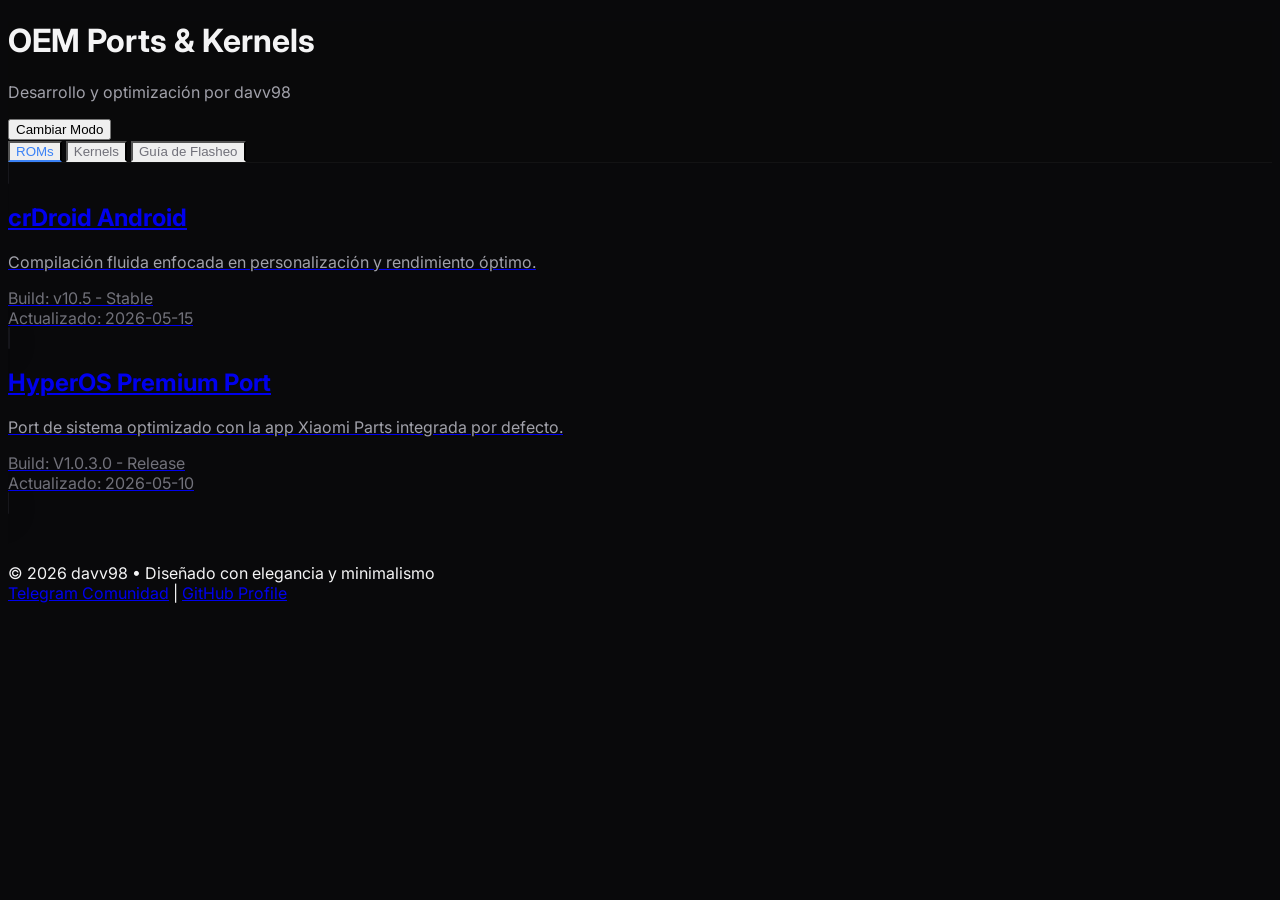
==== index.html @ bf137fa5 "Publicación inicial de mi portafolio de ROMs" ====
<!DOCTYPE html>
<html lang="es">
<head>
  <meta charset="UTF-8" />
  <meta name="viewport" content="width=device-width, initial-scale=1.0" />
  <title>OEM ROM Ports & Kernels | davv98</title>
  <link rel="icon" type="image/png" href="assets/res/ic.png" />
  <link rel="stylesheet" href="assets/css/styles.css" />
  <link rel="preconnect" href="https://fonts.googleapis.com" />
  <link href="https://fonts.googleapis.com/css2?family=Inter:wght@400;500;600;700;800&display=swap" rel="stylesheet" />
  <script src="https://cdn.tailwindcss.com"></script>
  <script>
    tailwind.config = {
      darkMode: 'class',
      theme: {
        extend: {
          colors: {
            zinc: {
              950: '#09090b'
            }
          }
        }
      }
    }
  </script>
  <script src="assets/js/main.js" defer></script>
</head>
<body class="selection:bg-blue-500/30 selection:text-blue-200">

  <!-- Glassmorphic Header -->
  <header class="sticky top-0 z-40 w-full p-6 header-container backdrop-blur-md">
    <div class="max-w-6xl mx-auto flex flex-col md:flex-row justify-between items-start md:items-center gap-4">
      <div>
        <h1 class="text-3xl font-extrabold tracking-tight bg-clip-text text-transparent bg-gradient-to-r from-zinc-100 via-zinc-200 to-zinc-400">
          OEM Ports & Kernels
        </h1>
        <p class="subtitle text-sm font-medium mt-0.5">Desarrollo y optimización por davv98</p>
      </div>
      
      <!-- Theme Switcher / Decorative Accent -->
      <button onclick="toggleTheme()" class="text-xs font-semibold px-3 py-1.5 rounded-full border border-white/10 bg-white/5 hover:bg-white/10 transition-all text-zinc-400 hover:text-zinc-200">
        Cambiar Modo
      </button>
    </div>
    
    <!-- Minimal Navigation Tabs -->
    <div class="max-w-6xl mx-auto flex border-b mt-6 nav-divider">
      <button class="tab-btn active px-4 py-2 text-sm font-semibold tracking-wide uppercase" data-tab="roms">ROMs</button>
      <button class="tab-btn px-4 py-2 text-sm font-semibold tracking-wide uppercase" data-tab="kernels">Kernels</button>
      <button class="tab-btn px-4 py-2 text-sm font-semibold tracking-wide uppercase" data-tab="flashing">Guía de Flasheo</button>
    </div>
  </header>

  <!-- Main Content Container -->
  <main class="max-w-6xl mx-auto p-6 mt-4">
    <div class="tab-content-container">
      
      <!-- Tab: ROMs -->
      <div id="roms-tab" class="tab-content active">
        <section id="roms-container" class="grid grid-cols-1 md:grid-cols-2 lg:grid-cols-3 gap-6"></section>
      </div>
      
      <!-- Tab: Kernels -->
      <div id="kernels-tab" class="tab-content hidden">
        <section id="kernels-container" class="grid grid-cols-1 md:grid-cols-2 lg:grid-cols-3 gap-6"></section>
      </div>
      
      <!-- Tab: Flashing Guide -->
      <div id="flashing-tab" class="tab-content hidden">
        <section id="flashing-container" class="max-w-none"></section>
      </div>
      
    </div>
  </main>

  <!-- Minimalist Footer -->
  <footer class="max-w-6xl mx-auto text-center text-xs p-8 mt-12 border-t border-white/5 text-zinc-500 footer-container">
    <div class="flex flex-col sm:flex-row justify-between items-center gap-4">
      <div>&copy; 2026 davv98 &bull; Diseñado con elegancia y minimalismo</div>
      <div class="flex gap-4 font-medium">
        <a href="https://t.me/OemPorts10T" target="_blank" class="hover:text-blue-400 transition-colors">Telegram Comunidad</a>
        <span class="text-zinc-700">|</span>
        <a href="https://github.com/davv98" target="_blank" class="hover:text-zinc-300 transition-colors">GitHub Profile</a>
      </div>
    </div>
  </footer>

</body>
</html>
---- assets/css/styles.css ----
body {
  background-color: #09090b;
  color: #f4f4f5;
  font-family: 'Inter', sans-serif;
  transition: background-color 0.3s ease, color 0.3s ease;
}
.header-container {
  background-color: rgba(9, 9, 11, 0.7);
  border-bottom: 1px solid rgba(255, 255, 255, 0.04);
}
.subtitle { color: #a1a1aa; }
.nav-divider { border-color: rgba(255, 255, 255, 0.06); }

body.light-mode {
  background-color: #f8fafc;
  color: #0f172a;
}
body.light-mode .header-container {
  background-color: rgba(248, 250, 252, 0.75);
  border-bottom: 1px solid rgba(0, 0, 0, 0.05);
}
body.light-mode .subtitle { color: #475569; }
body.light-mode .nav-divider { border-color: rgba(0, 0, 0, 0.06); }

.tab-btn {
  color: #71717a;
  border-bottom: 2px solid transparent;
  transition: all 0.2s ease;
}
.tab-btn:hover { color: #e4e4e7; }
.tab-btn.active {
  color: #3b82f6;
  border-bottom-color: #3b82f6;
}
body.light-mode .tab-btn { color: #64748b; }
body.light-mode .tab-btn:hover { color: #0f172a; }
body.light-mode .tab-btn.active { color: #3b82f6; border-bottom-color: #3b82f6; }

.tab-content-container { position: relative; overflow: hidden; min-height: 400px; }
.tab-content {
  position: absolute; top: 0; left: 0; width: 100%; opacity: 0;
  transform: translateX(12px); transition: all 0.3s ease-in-out; visibility: hidden;
}
.tab-content.active { position: relative; opacity: 1; transform: translateX(0); visibility: visible; }
.tab-content.slide-out-left { transform: translateX(-12px); }
.tab-content.slide-out-right { transform: translateX(12px); }

.card {
  background-color: rgba(22, 22, 29, 0.45);
  border: 1px solid rgba(255, 255, 255, 0.04);
  box-shadow: 0 4px 30px rgba(0, 0, 0, 0.2);
  border-radius: 1rem;
  transition: all 0.25s cubic-bezier(0.4, 0, 0.2, 1);
}
.card:hover {
  transform: translateY(-2px);
  border-color: rgba(255, 255, 255, 0.1);
  background-color: rgba(28, 28, 38, 0.55);
}
body.light-mode .card {
  background-color: rgba(255, 255, 255, 0.6);
  border: 1px solid rgba(0, 0, 0, 0.04);
  box-shadow: 0 4px 20px rgba(0, 0, 0, 0.02);
}
body.light-mode .card:hover {
  background-color: rgba(255, 255, 255, 0.9);
  border-color: rgba(0, 0, 0, 0.08);
}
.card .desc { color: #a1a1aa; }
body.light-mode .card .desc { color: #475569; }
.card .device-text { color: #71717a; }
body.light-mode .card .device-text { color: #64748b; }
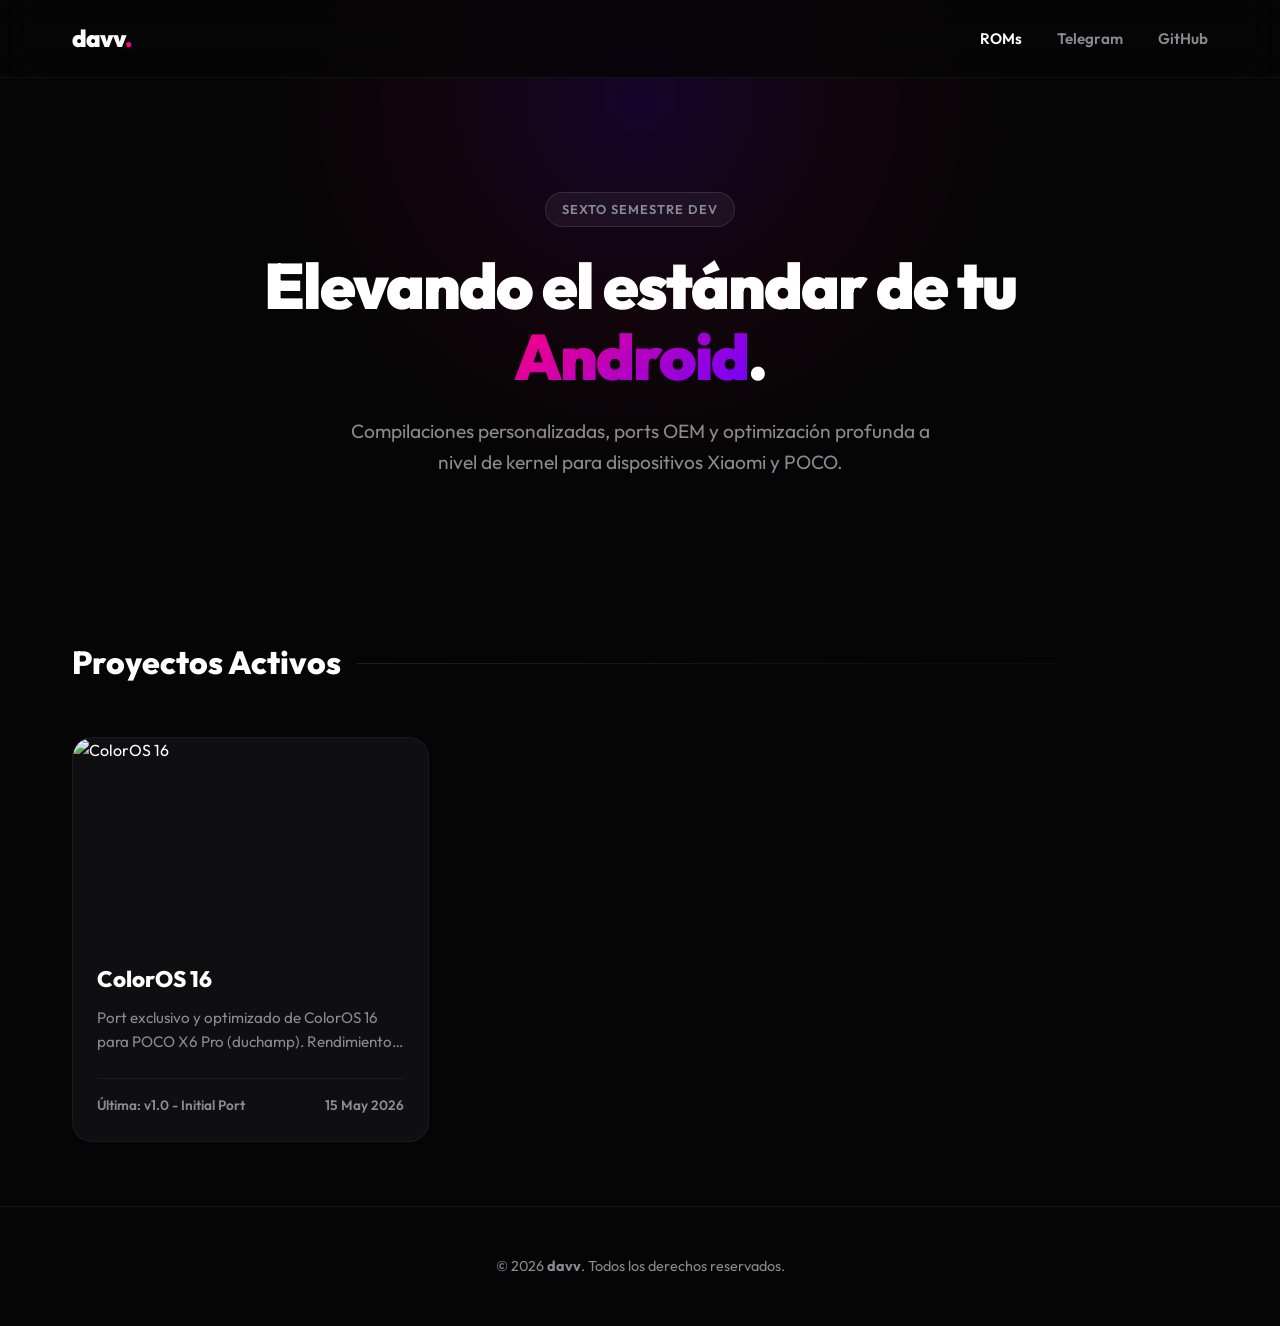
==== commit be0156a9: "bomb" ====
--- a/index.html
+++ b/index.html
@@ -1,89 +1,51 @@
 <!DOCTYPE html>
 <html lang="es">
 <head>
-  <meta charset="UTF-8" />
-  <meta name="viewport" content="width=device-width, initial-scale=1.0" />
-  <title>OEM ROM Ports & Kernels | davv98</title>
-  <link rel="icon" type="image/png" href="assets/res/ic.png" />
-  <link rel="stylesheet" href="assets/css/styles.css" />
-  <link rel="preconnect" href="https://fonts.googleapis.com" />
-  <link href="https://fonts.googleapis.com/css2?family=Inter:wght@400;500;600;700;800&display=swap" rel="stylesheet" />
-  <script src="https://cdn.tailwindcss.com"></script>
-  <script>
-    tailwind.config = {
-      darkMode: 'class',
-      theme: {
-        extend: {
-          colors: {
-            zinc: {
-              950: '#09090b'
-            }
-          }
-        }
-      }
-    }
-  </script>
+  <meta charset="UTF-8">
+  <meta name="viewport" content="width=device-width, initial-scale=1.0">
+  <title>davv | Android Ports & Kernels</title>
+  <link rel="stylesheet" href="assets/css/styles.css">
+  <link rel="preconnect" href="https://fonts.googleapis.com">
+  <link rel="preconnect" href="https://fonts.gstatic.com" crossorigin>
+  <link href="https://fonts.googleapis.com/css2?family=Outfit:wght@300;400;600;800;900&display=swap" rel="stylesheet">
   <script src="assets/js/main.js" defer></script>
 </head>
-<body class="selection:bg-blue-500/30 selection:text-blue-200">
+<body>
+  <nav class="navbar">
+    <div class="nav-content">
+      <div class="brand">
+        <span class="brand-davv">davv</span><span class="brand-dot">.</span>
+      </div>
+      <div class="nav-links">
+        <a href="#roms" class="active">ROMs</a>
+        <a href="https://t.me/OemPorts10T" target="_blank">Telegram</a>
+        <a href="https://github.com/david98pc" target="_blank">GitHub</a>
+      </div>
+    </div>
+  </nav>
 
-  <!-- Glassmorphic Header -->
-  <header class="sticky top-0 z-40 w-full p-6 header-container backdrop-blur-md">
-    <div class="max-w-6xl mx-auto flex flex-col md:flex-row justify-between items-start md:items-center gap-4">
-      <div>
-        <h1 class="text-3xl font-extrabold tracking-tight bg-clip-text text-transparent bg-gradient-to-r from-zinc-100 via-zinc-200 to-zinc-400">
-          OEM Ports & Kernels
-        </h1>
-        <p class="subtitle text-sm font-medium mt-0.5">Desarrollo y optimización por davv98</p>
-      </div>
-      
-      <!-- Theme Switcher / Decorative Accent -->
-      <button onclick="toggleTheme()" class="text-xs font-semibold px-3 py-1.5 rounded-full border border-white/10 bg-white/5 hover:bg-white/10 transition-all text-zinc-400 hover:text-zinc-200">
-        Cambiar Modo
-      </button>
-    </div>
-    
-    <!-- Minimal Navigation Tabs -->
-    <div class="max-w-6xl mx-auto flex border-b mt-6 nav-divider">
-      <button class="tab-btn active px-4 py-2 text-sm font-semibold tracking-wide uppercase" data-tab="roms">ROMs</button>
-      <button class="tab-btn px-4 py-2 text-sm font-semibold tracking-wide uppercase" data-tab="kernels">Kernels</button>
-      <button class="tab-btn px-4 py-2 text-sm font-semibold tracking-wide uppercase" data-tab="flashing">Guía de Flasheo</button>
+  <header class="hero">
+    <div class="hero-bg-glow"></div>
+    <div class="hero-content">
+      <div class="badge">Sexto Semestre Dev</div>
+      <h1 class="hero-title">Elevando el estándar de tu <span class="gradient-text">Android</span>.</h1>
+      <p class="hero-subtitle">Compilaciones personalizadas, ports OEM y optimización profunda a nivel de kernel para dispositivos Xiaomi y POCO.</p>
     </div>
   </header>
 
-  <!-- Main Content Container -->
-  <main class="max-w-6xl mx-auto p-6 mt-4">
-    <div class="tab-content-container">
-      
-      <!-- Tab: ROMs -->
-      <div id="roms-tab" class="tab-content active">
-        <section id="roms-container" class="grid grid-cols-1 md:grid-cols-2 lg:grid-cols-3 gap-6"></section>
-      </div>
-      
-      <!-- Tab: Kernels -->
-      <div id="kernels-tab" class="tab-content hidden">
-        <section id="kernels-container" class="grid grid-cols-1 md:grid-cols-2 lg:grid-cols-3 gap-6"></section>
-      </div>
-      
-      <!-- Tab: Flashing Guide -->
-      <div id="flashing-tab" class="tab-content hidden">
-        <section id="flashing-container" class="max-w-none"></section>
-      </div>
-      
+  <main class="container" id="roms">
+    <div class="section-header">
+      <h2>Proyectos Activos</h2>
+      <div class="line"></div>
+    </div>
+    
+    <div id="roms-grid" class="grid">
+      <div class="loading-spinner">Cargando repositorios...</div>
     </div>
   </main>
 
-  <!-- Minimalist Footer -->
-  <footer class="max-w-6xl mx-auto text-center text-xs p-8 mt-12 border-t border-white/5 text-zinc-500 footer-container">
-    <div class="flex flex-col sm:flex-row justify-between items-center gap-4">
-      <div>&copy; 2026 davv98 &bull; Diseñado con elegancia y minimalismo</div>
-      <div class="flex gap-4 font-medium">
-        <a href="https://t.me/OemPorts10T" target="_blank" class="hover:text-blue-400 transition-colors">Telegram Comunidad</a>
-        <span class="text-zinc-700">|</span>
-        <a href="https://github.com/davv98" target="_blank" class="hover:text-zinc-300 transition-colors">GitHub Profile</a>
-      </div>
-    </div>
+  <footer>
+    <p>&copy; 2026 <strong>davv</strong>. Todos los derechos reservados.</p>
   </footer>
-
 </body>
-</html>
+</html>
--- a/assets/css/styles.css
+++ b/assets/css/styles.css
@@ -1,72 +1,70 @@
-body {
-  background-color: #09090b;
-  color: #f4f4f5;
-  font-family: 'Inter', sans-serif;
-  transition: background-color 0.3s ease, color 0.3s ease;
+:root {
+  --bg-color: #050505;
+  --surface: #0f0f11;
+  --surface-hover: #16161a;
+  --text-main: #ffffff;
+  --text-muted: #8a8a93;
+  --accent-1: #ff007f;
+  --accent-2: #7000ff;
+  --font-main: 'Outfit', sans-serif;
 }
-.header-container {
-  background-color: rgba(9, 9, 11, 0.7);
-  border-bottom: 1px solid rgba(255, 255, 255, 0.04);
-}
-.subtitle { color: #a1a1aa; }
-.nav-divider { border-color: rgba(255, 255, 255, 0.06); }
 
-body.light-mode {
-  background-color: #f8fafc;
-  color: #0f172a;
-}
-body.light-mode .header-container {
-  background-color: rgba(248, 250, 252, 0.75);
-  border-bottom: 1px solid rgba(0, 0, 0, 0.05);
-}
-body.light-mode .subtitle { color: #475569; }
-body.light-mode .nav-divider { border-color: rgba(0, 0, 0, 0.06); }
+* { margin: 0; padding: 0; box-sizing: border-box; }
 
-.tab-btn {
-  color: #71717a;
-  border-bottom: 2px solid transparent;
-  transition: all 0.2s ease;
-}
-.tab-btn:hover { color: #e4e4e7; }
-.tab-btn.active {
-  color: #3b82f6;
-  border-bottom-color: #3b82f6;
-}
-body.light-mode .tab-btn { color: #64748b; }
-body.light-mode .tab-btn:hover { color: #0f172a; }
-body.light-mode .tab-btn.active { color: #3b82f6; border-bottom-color: #3b82f6; }
+body { background-color: var(--bg-color); color: var(--text-main); font-family: var(--font-main); -webkit-font-smoothing: antialiased; line-height: 1.6; }
 
-.tab-content-container { position: relative; overflow: hidden; min-height: 400px; }
-.tab-content {
-  position: absolute; top: 0; left: 0; width: 100%; opacity: 0;
-  transform: translateX(12px); transition: all 0.3s ease-in-out; visibility: hidden;
-}
-.tab-content.active { position: relative; opacity: 1; transform: translateX(0); visibility: visible; }
-.tab-content.slide-out-left { transform: translateX(-12px); }
-.tab-content.slide-out-right { transform: translateX(12px); }
+.navbar { position: fixed; top: 0; width: 100%; background: rgba(5, 5, 5, 0.8); backdrop-filter: blur(20px); border-bottom: 1px solid rgba(255,255,255,0.05); z-index: 100; }
+.nav-content { max-width: 1200px; margin: 0 auto; padding: 1.2rem 2rem; display: flex; justify-content: space-between; align-items: center; }
+.brand { font-size: 1.5rem; font-weight: 900; letter-spacing: -1px; }
+.brand-dot { color: var(--accent-1); }
+.nav-links a { color: var(--text-muted); text-decoration: none; margin-left: 2rem; font-weight: 600; font-size: 0.95rem; transition: color 0.3s; }
+.nav-links a:hover, .nav-links a.active { color: var(--text-main); }
+.back-btn { display: flex; align-items: center; gap: 0.5rem; color: var(--text-muted); text-decoration: none; font-weight: 600; transition: color 0.2s;}
+.back-btn:hover { color: var(--text-main); }
 
-.card {
-  background-color: rgba(22, 22, 29, 0.45);
-  border: 1px solid rgba(255, 255, 255, 0.04);
-  box-shadow: 0 4px 30px rgba(0, 0, 0, 0.2);
-  border-radius: 1rem;
-  transition: all 0.25s cubic-bezier(0.4, 0, 0.2, 1);
-}
-.card:hover {
-  transform: translateY(-2px);
-  border-color: rgba(255, 255, 255, 0.1);
-  background-color: rgba(28, 28, 38, 0.55);
-}
-body.light-mode .card {
-  background-color: rgba(255, 255, 255, 0.6);
-  border: 1px solid rgba(0, 0, 0, 0.04);
-  box-shadow: 0 4px 20px rgba(0, 0, 0, 0.02);
-}
-body.light-mode .card:hover {
-  background-color: rgba(255, 255, 255, 0.9);
-  border-color: rgba(0, 0, 0, 0.08);
-}
-.card .desc { color: #a1a1aa; }
-body.light-mode .card .desc { color: #475569; }
-.card .device-text { color: #71717a; }
-body.light-mode .card .device-text { color: #64748b; }
+.hero { position: relative; padding: 12rem 2rem 6rem; text-align: center; overflow: hidden; }
+.hero-bg-glow { position: absolute; top: -50%; left: 50%; transform: translateX(-50%); width: 60vw; height: 60vw; background: radial-gradient(circle, rgba(112,0,255,0.15) 0%, rgba(255,0,127,0.05) 40%, transparent 70%); z-index: -1; pointer-events: none; }
+.hero-content { max-width: 800px; margin: 0 auto; }
+.badge { display: inline-block; padding: 0.4rem 1rem; border-radius: 50px; background: rgba(255,255,255,0.05); border: 1px solid rgba(255,255,255,0.1); font-size: 0.8rem; font-weight: 600; text-transform: uppercase; letter-spacing: 1px; color: var(--text-muted); margin-bottom: 1.5rem; }
+.hero-title { font-size: 4rem; font-weight: 900; line-height: 1.1; margin-bottom: 1.5rem; letter-spacing: -2px;}
+.gradient-text { background: linear-gradient(135deg, var(--accent-1), var(--accent-2)); -webkit-background-clip: text; -webkit-text-fill-color: transparent; }
+.hero-subtitle { font-size: 1.2rem; color: var(--text-muted); font-weight: 400; max-width: 600px; margin: 0 auto; }
+
+.container { max-width: 1200px; margin: 0 auto; padding: 4rem 2rem; }
+.section-header { display: flex; align-items: center; gap: 1rem; margin-bottom: 3rem; }
+.section-header h2 { font-size: 2rem; font-weight: 800; }
+.section-header .line { height: 1px; flex-grow: 1; background: linear-gradient(90deg, rgba(255,255,255,0.1), transparent); }
+.grid { display: grid; grid-template-columns: repeat(auto-fill, minmax(350px, 1fr)); gap: 2rem; }
+
+.davv-card { background: var(--surface); border-radius: 20px; overflow: hidden; text-decoration: none; color: inherit; border: 1px solid rgba(255,255,255,0.05); transition: all 0.4s cubic-bezier(0.175, 0.885, 0.32, 1.275); position: relative; }
+.davv-card::before { content: ''; position: absolute; inset: 0; border-radius: 20px; padding: 2px; background: linear-gradient(135deg, var(--accent-1), var(--accent-2)); -webkit-mask: linear-gradient(#fff 0 0) content-box, linear-gradient(#fff 0 0); -webkit-mask-composite: xor; mask-composite: exclude; opacity: 0; transition: opacity 0.4s ease; }
+.davv-card:hover { transform: translateY(-8px); background: var(--surface-hover); box-shadow: 0 20px 40px rgba(0,0,0,0.5); }
+.davv-card:hover::before { opacity: 1; }
+.card-banner { width: 100%; height: 200px; overflow: hidden; position: relative;}
+.card-banner img { width: 100%; height: 100%; object-fit: cover; transition: transform 0.5s; }
+.davv-card:hover .card-banner img { transform: scale(1.05); }
+.card-body { padding: 1.5rem; }
+.card-title { font-size: 1.4rem; font-weight: 800; margin-bottom: 0.5rem; }
+.card-desc { font-size: 0.95rem; color: var(--text-muted); margin-bottom: 1.5rem; display: -webkit-box; -webkit-line-clamp: 2; -webkit-box-orient: vertical; overflow: hidden; }
+.card-meta { display: flex; justify-content: space-between; font-size: 0.85rem; color: var(--text-muted); border-top: 1px solid rgba(255,255,255,0.05); padding-top: 1rem; font-weight: 600;}
+
+.details-page { padding-top: 8rem; max-width: 900px;}
+.rom-presentation { margin-bottom: 4rem; }
+.rom-banner-large { width: 100%; border-radius: 24px; overflow: hidden; margin-bottom: 2rem; border: 1px solid rgba(255,255,255,0.05); box-shadow: 0 20px 50px rgba(0,0,0,0.3);}
+.rom-banner-large img { width: 100%; display: block; }
+.rom-title-large { font-size: 3.5rem; font-weight: 900; line-height: 1; margin-bottom: 1rem; letter-spacing: -1px;}
+.rom-desc-large { font-size: 1.2rem; color: var(--text-muted); }
+
+.releases-list { display: flex; flex-direction: column; gap: 1.5rem; }
+.release-item { background: var(--surface); border: 1px solid rgba(255,255,255,0.05); border-radius: 16px; padding: 2rem; display: flex; flex-wrap: wrap; justify-content: space-between; align-items: center; gap: 2rem; transition: background 0.3s;}
+.release-item:hover { background: var(--surface-hover); }
+.rel-info h4 { font-size: 1.5rem; font-weight: 800; margin-bottom: 0.2rem; display: flex; align-items: center; gap: 1rem;}
+.latest-tag { font-size: 0.7rem; background: var(--accent-1); color: white; padding: 0.2rem 0.6rem; border-radius: 50px; text-transform: uppercase; letter-spacing: 1px; font-weight: 800;}
+.rel-date { font-size: 0.9rem; color: var(--text-muted); font-weight: 500;}
+.rel-actions { display: flex; gap: 1rem; flex-wrap: wrap;}
+
+.btn-outline { background: transparent; border: 1px solid rgba(255,255,255,0.2); color: white; padding: 0.6rem 1.2rem; border-radius: 8px; font-weight: 600; cursor: pointer; transition: all 0.2s; text-decoration: none; font-size: 0.9rem; font-family: inherit;}
+.btn-outline:hover { background: rgba(255,255,255,0.1); }
+.btn-primary { background: linear-gradient(135deg, var(--accent-1), var(--accent-2)); border: none; color: white; padding: 0.6rem 1.5rem; border-radius: 8px; font-weight: 700; cursor: pointer; transition: all 0.2s; text-decoration: none; font-size: 0.9rem; font-family: inherit; box-shadow: 0 4px 15px rgba(255, 0, 127, 0.3);}
+.btn-primary:hover { transform: translateY(-2px); box-shadow: 0 8px 25px rgba(255, 0, 127, 0.5); }
+footer { text-align: center; padding: 3rem; color: var(--text-muted); border-top: 1px solid rgba(255,255,255,0.05); font-size: 0.9rem;}
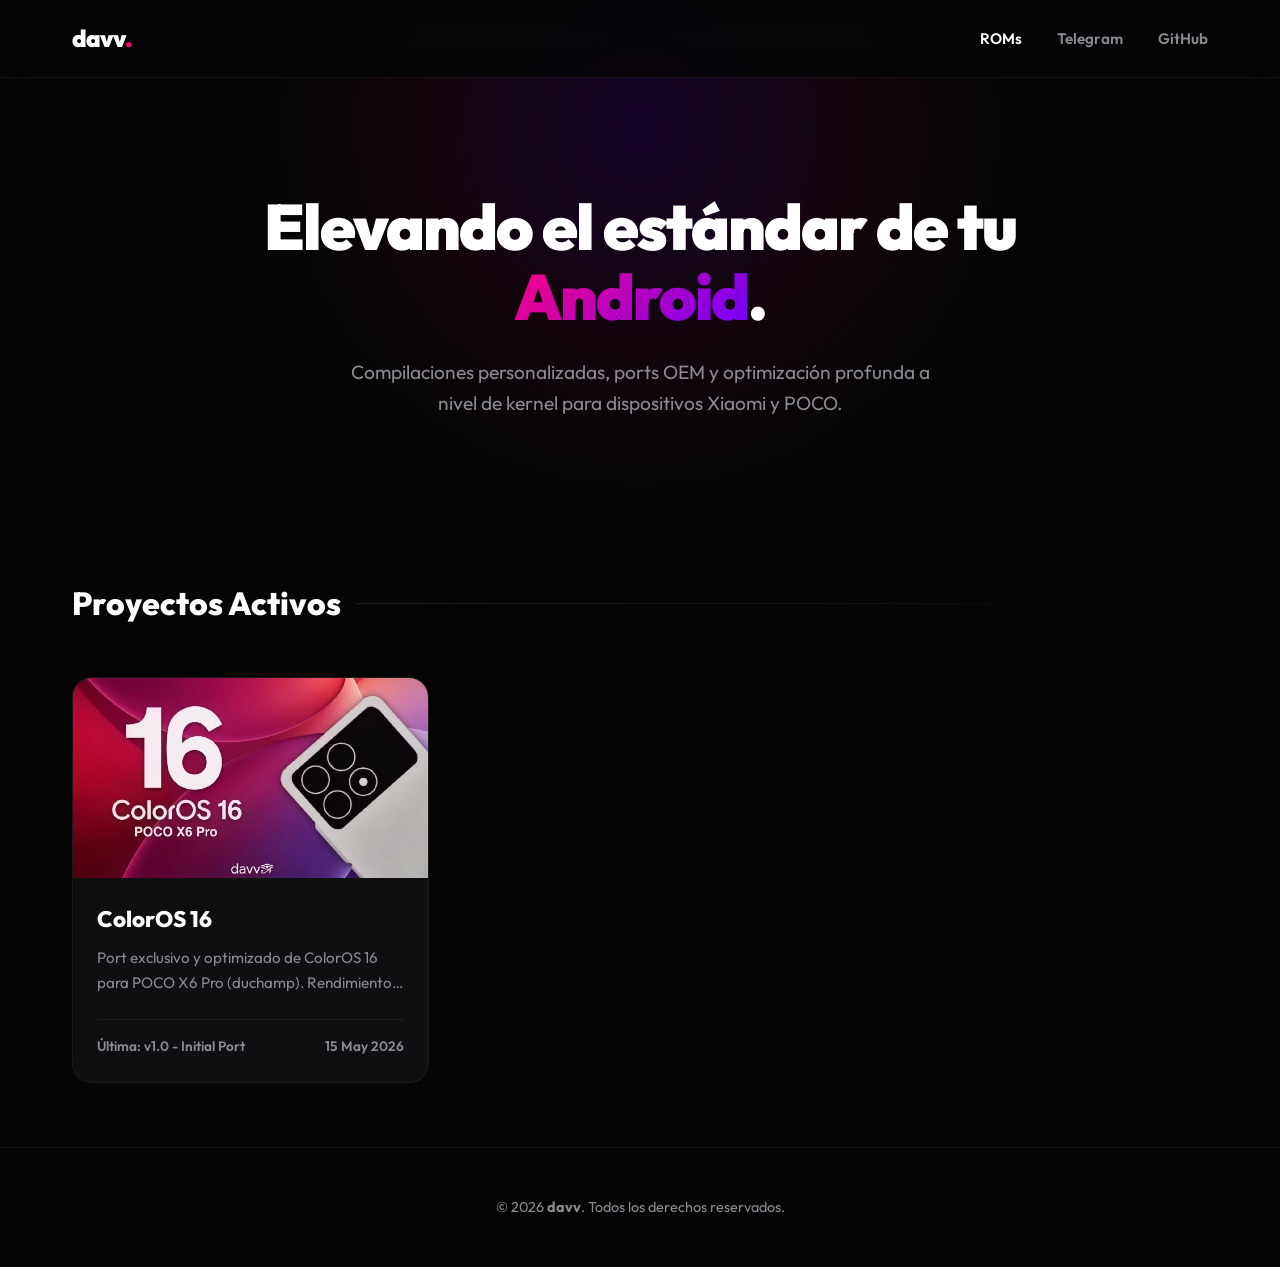
==== commit 18d6f61f: "x" ====
--- a/index.html
+++ b/index.html
@@ -3,7 +3,7 @@
 <head>
   <meta charset="UTF-8">
   <meta name="viewport" content="width=device-width, initial-scale=1.0">
-  <title>davv | Android Ports & Kernels</title>
+  <title>davv | Android Ports</title>
   <link rel="stylesheet" href="assets/css/styles.css">
   <link rel="preconnect" href="https://fonts.googleapis.com">
   <link rel="preconnect" href="https://fonts.gstatic.com" crossorigin>
@@ -18,7 +18,7 @@
       </div>
       <div class="nav-links">
         <a href="#roms" class="active">ROMs</a>
-        <a href="https://t.me/OemPorts10T" target="_blank">Telegram</a>
+        <a href="https://t.me/Davvsstuff" target="_blank">Telegram</a>
         <a href="https://github.com/david98pc" target="_blank">GitHub</a>
       </div>
     </div>
@@ -27,7 +27,6 @@
   <header class="hero">
     <div class="hero-bg-glow"></div>
     <div class="hero-content">
-      <div class="badge">Sexto Semestre Dev</div>
       <h1 class="hero-title">Elevando el estándar de tu <span class="gradient-text">Android</span>.</h1>
       <p class="hero-subtitle">Compilaciones personalizadas, ports OEM y optimización profunda a nivel de kernel para dispositivos Xiaomi y POCO.</p>
     </div>
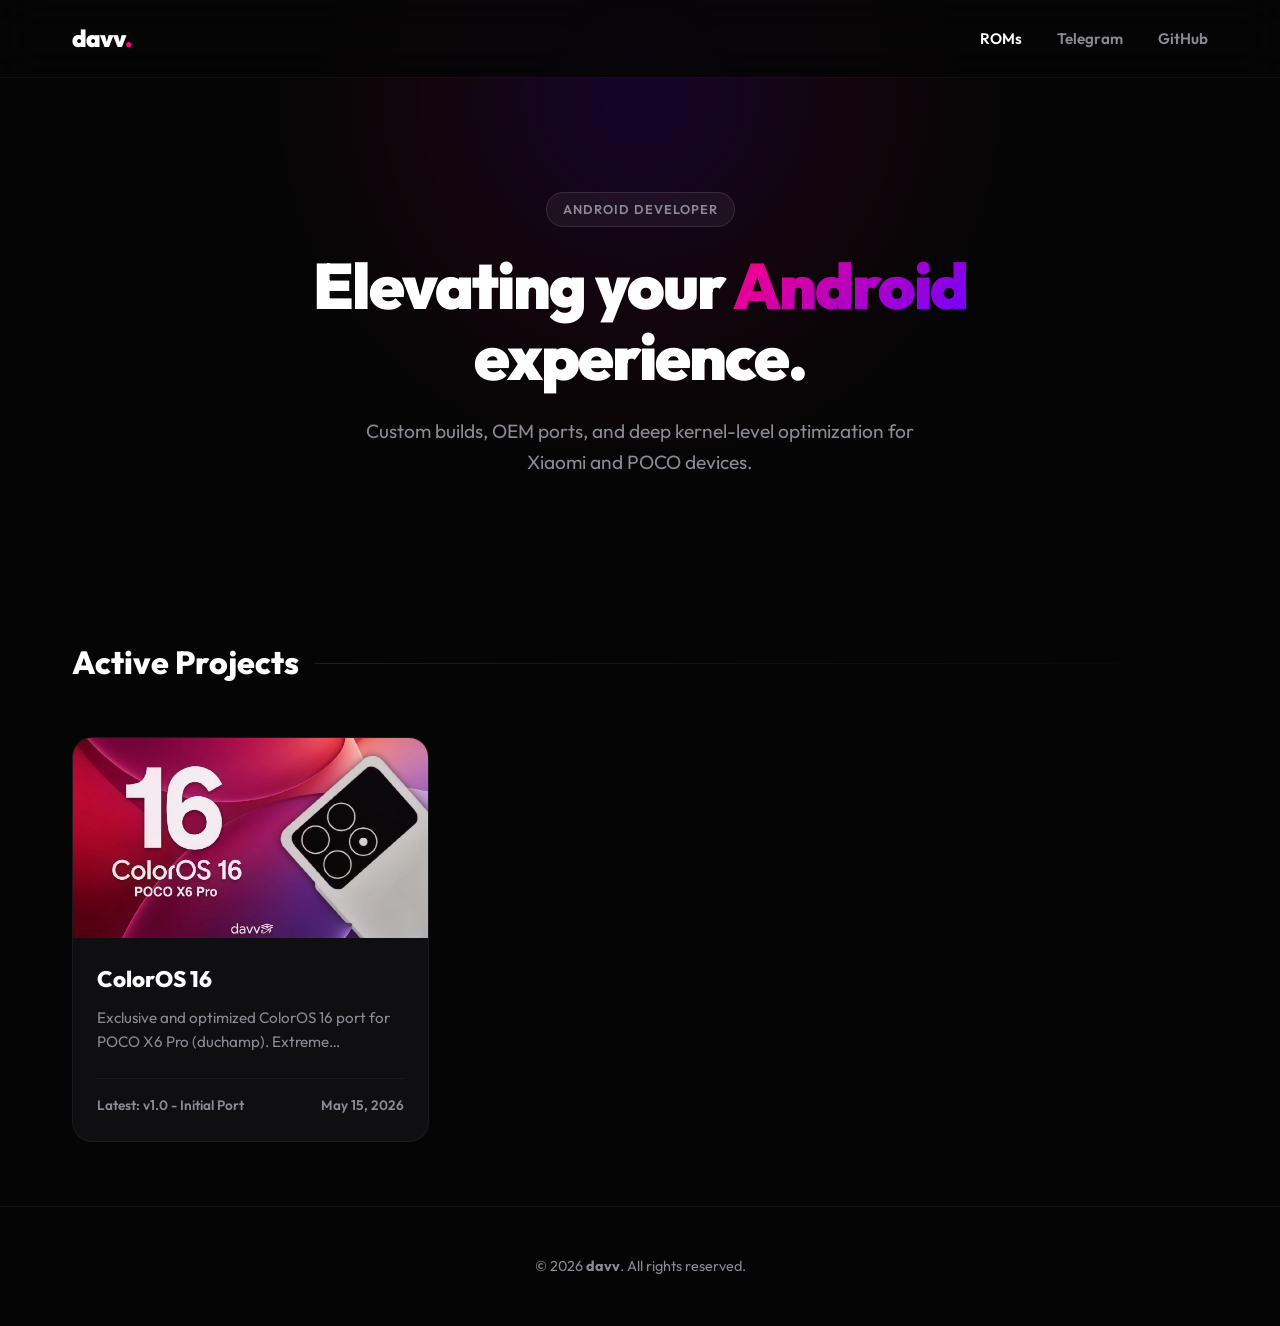
==== commit 5d32f92c: "english" ====
--- a/index.html
+++ b/index.html
@@ -1,9 +1,9 @@
 <!DOCTYPE html>
-<html lang="es">
+<html lang="en">
 <head>
   <meta charset="UTF-8">
   <meta name="viewport" content="width=device-width, initial-scale=1.0">
-  <title>davv | Android Ports</title>
+  <title>davv | Android Ports & Kernels</title>
   <link rel="stylesheet" href="assets/css/styles.css">
   <link rel="preconnect" href="https://fonts.googleapis.com">
   <link rel="preconnect" href="https://fonts.gstatic.com" crossorigin>
@@ -11,6 +11,8 @@
   <script src="assets/js/main.js" defer></script>
 </head>
 <body>
+  
+  <!-- Custom Nav -->
   <nav class="navbar">
     <div class="nav-content">
       <div class="brand">
@@ -24,27 +26,32 @@
     </div>
   </nav>
 
+  <!-- Hero Section -->
   <header class="hero">
     <div class="hero-bg-glow"></div>
     <div class="hero-content">
-      <h1 class="hero-title">Elevando el estándar de tu <span class="gradient-text">Android</span>.</h1>
-      <p class="hero-subtitle">Compilaciones personalizadas, ports OEM y optimización profunda a nivel de kernel para dispositivos Xiaomi y POCO.</p>
+      <div class="badge">Android Developer</div>
+      <h1 class="hero-title">Elevating your <span class="gradient-text">Android</span> experience.</h1>
+      <p class="hero-subtitle">Custom builds, OEM ports, and deep kernel-level optimization for Xiaomi and POCO devices.</p>
     </div>
   </header>
 
+  <!-- Projects Grid -->
   <main class="container" id="roms">
     <div class="section-header">
-      <h2>Proyectos Activos</h2>
+      <h2>Active Projects</h2>
       <div class="line"></div>
     </div>
     
     <div id="roms-grid" class="grid">
-      <div class="loading-spinner">Cargando repositorios...</div>
+      <!-- Cards injected by JS -->
+      <div class="loading-spinner">Loading repositories...</div>
     </div>
   </main>
 
   <footer>
-    <p>&copy; 2026 <strong>davv</strong>. Todos los derechos reservados.</p>
+    <p>&copy; 2026 <strong>davv</strong>. All rights reserved.</p>
   </footer>
+
 </body>
-</html>+</html>
--- a/assets/css/styles.css
+++ b/assets/css/styles.css
@@ -1,3 +1,4 @@
+
 :root {
   --bg-color: #050505;
   --surface: #0f0f11;
@@ -11,43 +12,99 @@
 
 * { margin: 0; padding: 0; box-sizing: border-box; }
 
-body { background-color: var(--bg-color); color: var(--text-main); font-family: var(--font-main); -webkit-font-smoothing: antialiased; line-height: 1.6; }
+body {
+  background-color: var(--bg-color);
+  color: var(--text-main);
+  font-family: var(--font-main);
+  -webkit-font-smoothing: antialiased;
+  line-height: 1.6;
+}
 
-.navbar { position: fixed; top: 0; width: 100%; background: rgba(5, 5, 5, 0.8); backdrop-filter: blur(20px); border-bottom: 1px solid rgba(255,255,255,0.05); z-index: 100; }
-.nav-content { max-width: 1200px; margin: 0 auto; padding: 1.2rem 2rem; display: flex; justify-content: space-between; align-items: center; }
+/* Navigation */
+.navbar {
+  position: fixed; top: 0; width: 100%;
+  background: rgba(5, 5, 5, 0.8);
+  backdrop-filter: blur(20px);
+  border-bottom: 1px solid rgba(255,255,255,0.05);
+  z-index: 100;
+}
+.nav-content {
+  max-width: 1200px; margin: 0 auto; padding: 1.2rem 2rem;
+  display: flex; justify-content: space-between; align-items: center;
+}
 .brand { font-size: 1.5rem; font-weight: 900; letter-spacing: -1px; }
 .brand-dot { color: var(--accent-1); }
-.nav-links a { color: var(--text-muted); text-decoration: none; margin-left: 2rem; font-weight: 600; font-size: 0.95rem; transition: color 0.3s; }
+.nav-links a {
+  color: var(--text-muted); text-decoration: none; margin-left: 2rem;
+  font-weight: 600; font-size: 0.95rem; transition: color 0.3s;
+}
 .nav-links a:hover, .nav-links a.active { color: var(--text-main); }
 .back-btn { display: flex; align-items: center; gap: 0.5rem; color: var(--text-muted); text-decoration: none; font-weight: 600; transition: color 0.2s;}
 .back-btn:hover { color: var(--text-main); }
 
-.hero { position: relative; padding: 12rem 2rem 6rem; text-align: center; overflow: hidden; }
-.hero-bg-glow { position: absolute; top: -50%; left: 50%; transform: translateX(-50%); width: 60vw; height: 60vw; background: radial-gradient(circle, rgba(112,0,255,0.15) 0%, rgba(255,0,127,0.05) 40%, transparent 70%); z-index: -1; pointer-events: none; }
+/* Hero */
+.hero {
+  position: relative; padding: 12rem 2rem 6rem;
+  text-align: center; overflow: hidden;
+}
+.hero-bg-glow {
+  position: absolute; top: -50%; left: 50%; transform: translateX(-50%);
+  width: 60vw; height: 60vw;
+  background: radial-gradient(circle, rgba(112,0,255,0.15) 0%, rgba(255,0,127,0.05) 40%, transparent 70%);
+  z-index: -1; pointer-events: none;
+}
 .hero-content { max-width: 800px; margin: 0 auto; }
-.badge { display: inline-block; padding: 0.4rem 1rem; border-radius: 50px; background: rgba(255,255,255,0.05); border: 1px solid rgba(255,255,255,0.1); font-size: 0.8rem; font-weight: 600; text-transform: uppercase; letter-spacing: 1px; color: var(--text-muted); margin-bottom: 1.5rem; }
+.badge {
+  display: inline-block; padding: 0.4rem 1rem; border-radius: 50px;
+  background: rgba(255,255,255,0.05); border: 1px solid rgba(255,255,255,0.1);
+  font-size: 0.8rem; font-weight: 600; text-transform: uppercase; letter-spacing: 1px;
+  color: var(--text-muted); margin-bottom: 1.5rem;
+}
 .hero-title { font-size: 4rem; font-weight: 900; line-height: 1.1; margin-bottom: 1.5rem; letter-spacing: -2px;}
-.gradient-text { background: linear-gradient(135deg, var(--accent-1), var(--accent-2)); -webkit-background-clip: text; -webkit-text-fill-color: transparent; }
+.gradient-text {
+  background: linear-gradient(135deg, var(--accent-1), var(--accent-2));
+  -webkit-background-clip: text; -webkit-text-fill-color: transparent;
+}
 .hero-subtitle { font-size: 1.2rem; color: var(--text-muted); font-weight: 400; max-width: 600px; margin: 0 auto; }
 
+/* Grid & Cards */
 .container { max-width: 1200px; margin: 0 auto; padding: 4rem 2rem; }
 .section-header { display: flex; align-items: center; gap: 1rem; margin-bottom: 3rem; }
 .section-header h2 { font-size: 2rem; font-weight: 800; }
 .section-header .line { height: 1px; flex-grow: 1; background: linear-gradient(90deg, rgba(255,255,255,0.1), transparent); }
+
 .grid { display: grid; grid-template-columns: repeat(auto-fill, minmax(350px, 1fr)); gap: 2rem; }
 
-.davv-card { background: var(--surface); border-radius: 20px; overflow: hidden; text-decoration: none; color: inherit; border: 1px solid rgba(255,255,255,0.05); transition: all 0.4s cubic-bezier(0.175, 0.885, 0.32, 1.275); position: relative; }
-.davv-card::before { content: ''; position: absolute; inset: 0; border-radius: 20px; padding: 2px; background: linear-gradient(135deg, var(--accent-1), var(--accent-2)); -webkit-mask: linear-gradient(#fff 0 0) content-box, linear-gradient(#fff 0 0); -webkit-mask-composite: xor; mask-composite: exclude; opacity: 0; transition: opacity 0.4s ease; }
+.davv-card {
+  background: var(--surface);
+  border-radius: 20px;
+  overflow: hidden;
+  text-decoration: none; color: inherit;
+  border: 1px solid rgba(255,255,255,0.05);
+  transition: all 0.4s cubic-bezier(0.175, 0.885, 0.32, 1.275);
+  position: relative;
+}
+.davv-card::before {
+  content: ''; position: absolute; inset: 0;
+  border-radius: 20px; padding: 2px;
+  background: linear-gradient(135deg, var(--accent-1), var(--accent-2));
+  -webkit-mask: linear-gradient(#fff 0 0) content-box, linear-gradient(#fff 0 0);
+  -webkit-mask-composite: xor; mask-composite: exclude;
+  opacity: 0; transition: opacity 0.4s ease;
+}
 .davv-card:hover { transform: translateY(-8px); background: var(--surface-hover); box-shadow: 0 20px 40px rgba(0,0,0,0.5); }
 .davv-card:hover::before { opacity: 1; }
+
 .card-banner { width: 100%; height: 200px; overflow: hidden; position: relative;}
 .card-banner img { width: 100%; height: 100%; object-fit: cover; transition: transform 0.5s; }
 .davv-card:hover .card-banner img { transform: scale(1.05); }
+
 .card-body { padding: 1.5rem; }
 .card-title { font-size: 1.4rem; font-weight: 800; margin-bottom: 0.5rem; }
 .card-desc { font-size: 0.95rem; color: var(--text-muted); margin-bottom: 1.5rem; display: -webkit-box; -webkit-line-clamp: 2; -webkit-box-orient: vertical; overflow: hidden; }
 .card-meta { display: flex; justify-content: space-between; font-size: 0.85rem; color: var(--text-muted); border-top: 1px solid rgba(255,255,255,0.05); padding-top: 1rem; font-weight: 600;}
 
+/* Details Page */
 .details-page { padding-top: 8rem; max-width: 900px;}
 .rom-presentation { margin-bottom: 4rem; }
 .rom-banner-large { width: 100%; border-radius: 24px; overflow: hidden; margin-bottom: 2rem; border: 1px solid rgba(255,255,255,0.05); box-shadow: 0 20px 50px rgba(0,0,0,0.3);}
@@ -55,6 +112,7 @@
 .rom-title-large { font-size: 3.5rem; font-weight: 900; line-height: 1; margin-bottom: 1rem; letter-spacing: -1px;}
 .rom-desc-large { font-size: 1.2rem; color: var(--text-muted); }
 
+/* Release Items */
 .releases-list { display: flex; flex-direction: column; gap: 1.5rem; }
 .release-item { background: var(--surface); border: 1px solid rgba(255,255,255,0.05); border-radius: 16px; padding: 2rem; display: flex; flex-wrap: wrap; justify-content: space-between; align-items: center; gap: 2rem; transition: background 0.3s;}
 .release-item:hover { background: var(--surface-hover); }
@@ -63,8 +121,25 @@
 .rel-date { font-size: 0.9rem; color: var(--text-muted); font-weight: 500;}
 .rel-actions { display: flex; gap: 1rem; flex-wrap: wrap;}
 
+/* Buttons */
 .btn-outline { background: transparent; border: 1px solid rgba(255,255,255,0.2); color: white; padding: 0.6rem 1.2rem; border-radius: 8px; font-weight: 600; cursor: pointer; transition: all 0.2s; text-decoration: none; font-size: 0.9rem; font-family: inherit;}
 .btn-outline:hover { background: rgba(255,255,255,0.1); }
-.btn-primary { background: linear-gradient(135deg, var(--accent-1), var(--accent-2)); border: none; color: white; padding: 0.6rem 1.5rem; border-radius: 8px; font-weight: 700; cursor: pointer; transition: all 0.2s; text-decoration: none; font-size: 0.9rem; font-family: inherit; box-shadow: 0 4px 15px rgba(255, 0, 127, 0.3);}
+.btn-primary { background: linear-gradient(135deg, var(--accent-1), var(--accent-2)); border: none; color: white; padding: 0.6rem 1.5rem; border-radius: 8px; font-weight: 700; cursor: pointer; transition: all 0.2s; text-decoration: none; font-size: 0.9rem; font-family: inherit; box-shadow: 0 4px 15px rgba(255, 0, 127, 0.3); display: flex; align-items: center; gap: 0.5rem;}
 .btn-primary:hover { transform: translateY(-2px); box-shadow: 0 8px 25px rgba(255, 0, 127, 0.5); }
-footer { text-align: center; padding: 3rem; color: var(--text-muted); border-top: 1px solid rgba(255,255,255,0.05); font-size: 0.9rem;}+
+/* Modals */
+.modal-overlay { position: fixed; top: 0; left: 0; width: 100%; height: 100%; background: rgba(0,0,0,0.8); backdrop-filter: blur(5px); z-index: 1000; display: flex; justify-content: center; align-items: center; opacity: 1; transition: opacity 0.3s; }
+.modal-overlay.hidden { opacity: 0; pointer-events: none; }
+.modal-content { background: var(--surface); border: 1px solid rgba(255,255,255,0.1); border-radius: 16px; width: 90%; max-width: 800px; max-height: 80vh; display: flex; flex-direction: column; box-shadow: 0 20px 50px rgba(0,0,0,0.5); transform: translateY(0); transition: transform 0.3s; }
+.modal-overlay.hidden .modal-content { transform: translateY(20px); }
+.modal-header { padding: 1.5rem; border-bottom: 1px solid rgba(255,255,255,0.05); display: flex; justify-content: space-between; align-items: center; }
+.modal-header h3 { font-size: 1.2rem; font-weight: 700; }
+.close-btn { background: none; border: none; color: var(--text-muted); font-size: 1.5rem; cursor: pointer; transition: color 0.2s; }
+.close-btn:hover { color: white; }
+.modal-body { padding: 1.5rem; overflow-y: auto; font-size: 0.95rem; color: var(--text-muted); }
+.modal-body a { color: var(--accent-1); }
+.modal-body ul { margin-left: 1.5rem; margin-bottom: 1rem; }
+.modal-body p { margin-bottom: 1rem; }
+.modal-body h4 { color: white; margin: 1.5rem 0 0.5rem; }
+
+footer { text-align: center; padding: 3rem; color: var(--text-muted); border-top: 1px solid rgba(255,255,255,0.05); font-size: 0.9rem;}
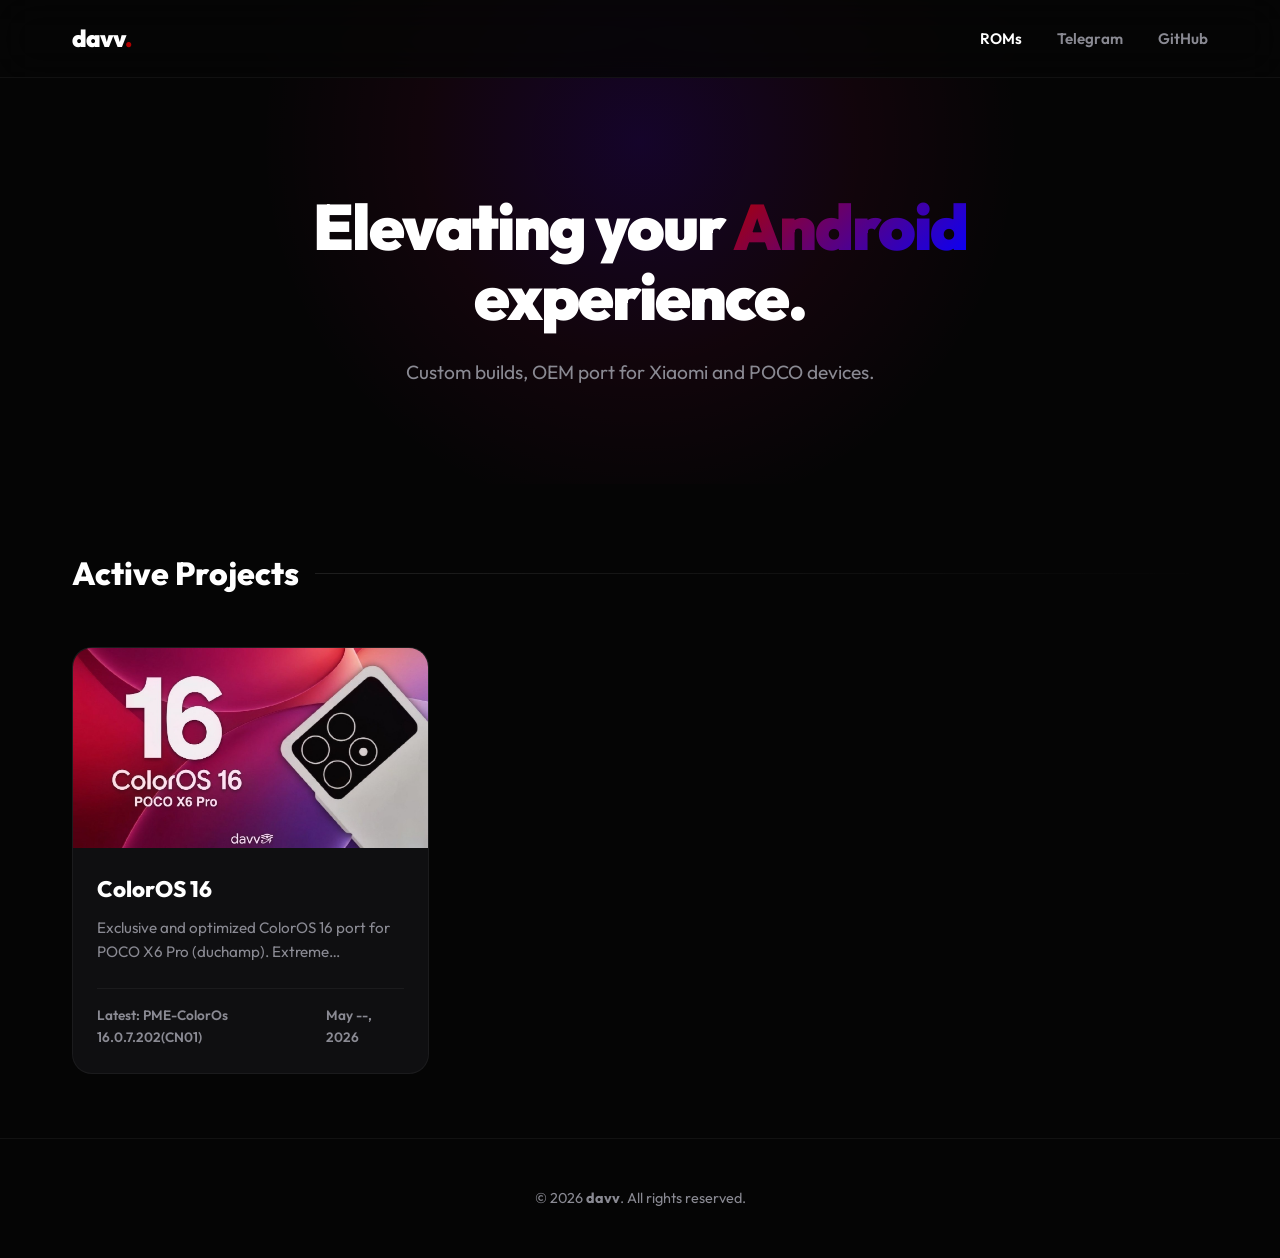
==== commit 1414bb97: "color" ====
--- a/index.html
+++ b/index.html
@@ -3,7 +3,7 @@
 <head>
   <meta charset="UTF-8">
   <meta name="viewport" content="width=device-width, initial-scale=1.0">
-  <title>davv | Android Ports & Kernels</title>
+  <title>davv | Android Ports </title>
   <link rel="stylesheet" href="assets/css/styles.css">
   <link rel="preconnect" href="https://fonts.googleapis.com">
   <link rel="preconnect" href="https://fonts.gstatic.com" crossorigin>
@@ -30,9 +30,8 @@
   <header class="hero">
     <div class="hero-bg-glow"></div>
     <div class="hero-content">
-      <div class="badge">Android Developer</div>
       <h1 class="hero-title">Elevating your <span class="gradient-text">Android</span> experience.</h1>
-      <p class="hero-subtitle">Custom builds, OEM ports, and deep kernel-level optimization for Xiaomi and POCO devices.</p>
+      <p class="hero-subtitle">Custom builds, OEM port for Xiaomi and POCO devices.</p>
     </div>
   </header>
 
--- a/assets/css/styles.css
+++ b/assets/css/styles.css
@@ -5,8 +5,8 @@
   --surface-hover: #16161a;
   --text-main: #ffffff;
   --text-muted: #8a8a93;
-  --accent-1: #ff007f;
-  --accent-2: #7000ff;
+  --accent-1: #af0000;
+  --accent-2: rgb(4, 0, 255);
   --font-main: 'Outfit', sans-serif;
 }
 
